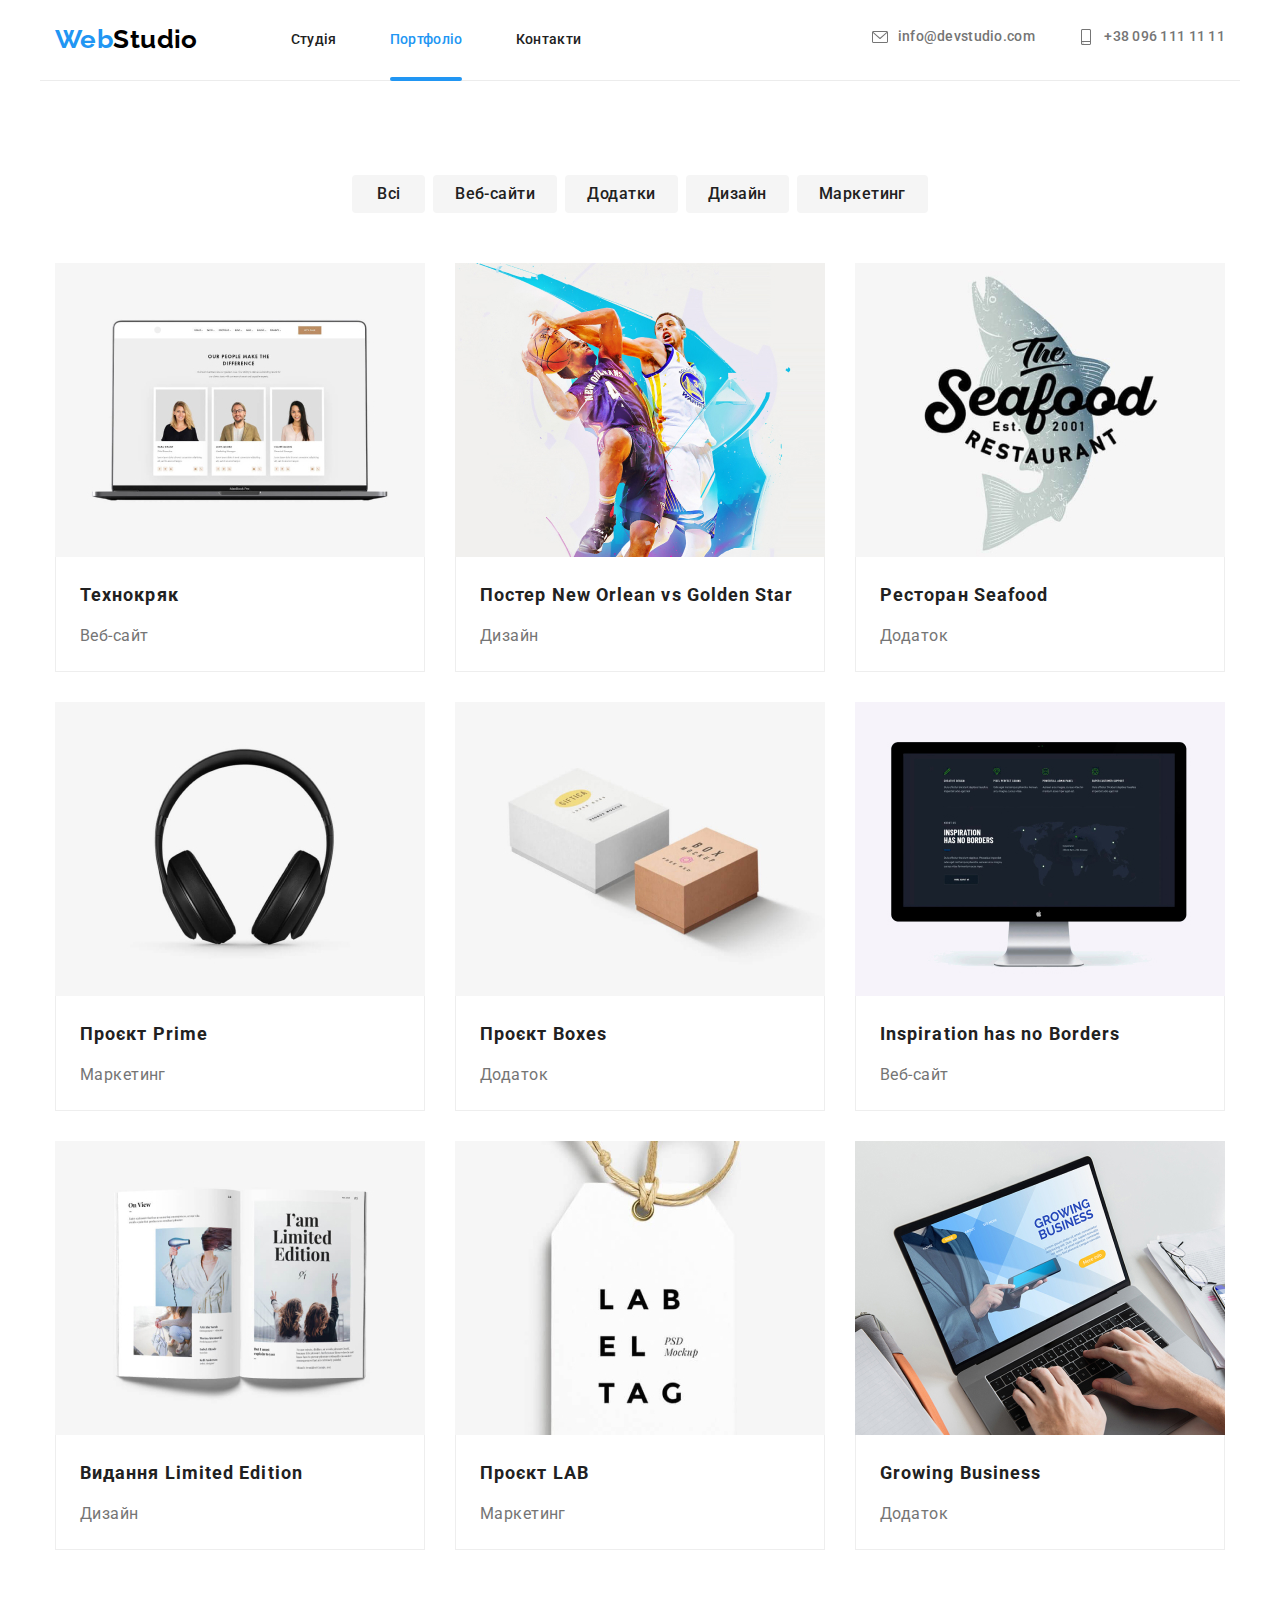
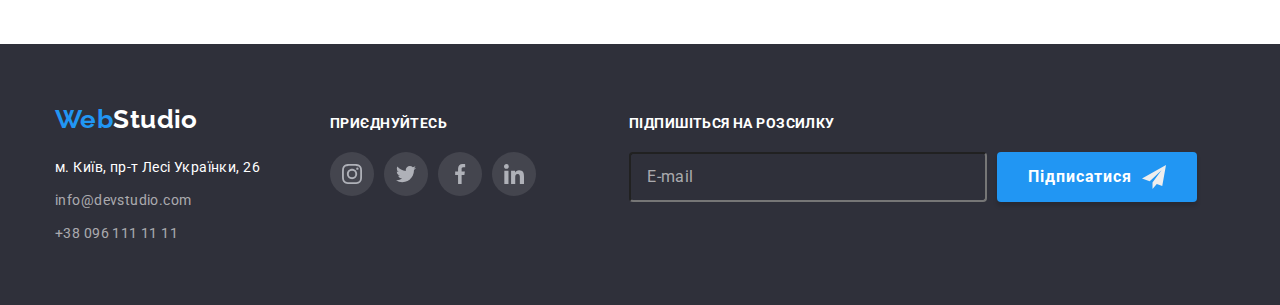
==== portfolio.html @ 5b5823ec "Initial commit" ====
<!DOCTYPE html>
<html lang="uk">
  <head>
    <meta charset="UTF-8" />
    <meta http-equiv="X-UA-Compatible" content="IE=edge" />
    <meta name="viewport" content="width=device-width, initial-scale=1.0" />
    <title>Portfolio</title>
    <link rel="preconnect" href="https://fonts.googleapis.com" />
    <link rel="preconnect" href="https://fonts.gstatic.com" crossorigin />
    <link
      href="https://fonts.googleapis.com/css2?family=Raleway:wght@700&family=Roboto:wght@400;500;700;900&display=swap"
      rel="stylesheet"
    />
    <link
      rel="stylesheet"
      href="https://cdnjs.cloudflare.com/ajax/libs/modern-normalize/1.1.0/modern-normalize.min.css"
    />
    <link rel="stylesheet" href="./css/styles.css" />
  </head>
  <body>
    <header>
      <div class="container header-container">
        <div class="logo-box">
          <a class="logo link" href="./index.html">Web<span class="logo-header">Studio</span></a>
        </div>
        <ul class="list nav">
          <li class="item-nav"><a class="link-nav" href="./index.html">Студія</a></li>
          <li class="item-nav">
            <a class="link-nav current" href="./portfolio.html">Портфоліо</a>
          </li>
          <li class="item-nav"><a class="link-nav" href="">Контакти</a></li>
        </ul>

        <ul class="list contacts-container">
          <li class="item-contacts">
            <a class="link-header" href="mailto:info@devstudio.com">
              <svg class="contacts-icon" width="16" height="16">
                <use href="./images/icons.svg#icon-envelope"></use>
              </svg>
              info@devstudio.com</a
            >
          </li>
          <li class="item-contacts">
            <a class="link-header" href="tel:+380961111111">
              <svg class="contacts-icon" width="16" height="16">
                <use href="./images/icons.svg#icon-smartphone"></use>
              </svg>
              +38 096 111 11 11
            </a>
          </li>
        </ul>
      </div>
    </header>
    <main>
      <section class="section portfolio-section">
        <div class="container portfolio-container">
          <h1 class="visually-hidden">Portfolio</h1>
          <!-- Фільтр -->
          <ul class="list filter-box">
            <li class="item-filter">
              <button class="filter-btn first" type="button">Всі</button>
            </li>
            <li class="item-filter">
              <button class="filter-btn" type="button">Веб-сайти</button>
            </li>
            <li class="item-filter">
              <button class="filter-btn" type="button">Додатки</button>
            </li>
            <li class="item-filter">
              <button class="filter-btn" type="button">Дизайн</button>
            </li>
            <li class="item-filter">
              <button class="filter-btn" type="button">Маркетинг</button>
            </li>
          </ul>

          <!-- Перелік проектів -->
          <ul class="list projects-list">
            <li class="item-projects">
              <a class="link-project" href="">
                <div class="project-thumb">
                  <img
                    src="./images/portfolio/img-1.jpg"
                    alt="Сторінка сайту компанії на екрані ноутбука"
                    width="370"
                  />
                  <div class="overlay">
                    <p class="project-description">
                      Ресурс пропонує комплексні пропозиції з різним рівнем функціоналу та сервісів.
                      Все це дозволить відвідувачу отримати вичерпні відомості про компанію чи
                      приватну особу.
                    </p>
                  </div>
                </div>
                <div class="about-project">
                  <h3 class="project-title">Технокряк</h3>
                  <p class="project-subtitle">Веб-сайт</p>
                </div>
              </a>
            </li>
            <li class="item-projects">
              <a class="link-project" href="">
                <div class="project-thumb">
                  <img
                    src="./images/portfolio/img-2.jpg"
                    alt="Два баскетболісти з м'ячем"
                    width="370"
                  />
                  <div class="overlay">
                    <p class="project-description">
                      Ресурс пропонує комплексні пропозиції з різним рівнем функціоналу та сервісів.
                      Все це дозволить відвідувачу отримати вичерпні відомості про компанію чи
                      приватну особу.
                    </p>
                  </div>
                </div>
                <div class="about-project">
                  <h3 class="project-title">Постер New Orlean vs Golden Star</h3>
                  <p class="project-subtitle">Дизайн</p>
                </div>
              </a>
            </li>
            <li class="item-projects">
              <a class="link-project" href="">
                <div class="project-thumb">
                  <img
                    src="./images/portfolio/img-3.jpg"
                    alt="Логотип рибного ресторану"
                    width="370"
                  />
                  <div class="overlay">
                    <p class="project-description">
                      Ресурс пропонує комплексні пропозиції з різним рівнем функціоналу та сервісів.
                      Все це дозволить відвідувачу отримати вичерпні відомості про компанію чи
                      приватну особу.
                    </p>
                  </div>
                </div>
                <div class="about-project">
                  <h3 class="project-title">Ресторан Seafood</h3>
                  <p class="project-subtitle">Додаток</p>
                </div>
              </a>
            </li>
            <li class="item-projects">
              <a class="link-project" href="">
                <div class="project-thumb">
                  <img src="./images/portfolio/img-4.jpg" alt="Чорні навушники" width="370" />
                  <div class="overlay">
                    <p class="project-description">
                      Ресурс пропонує комплексні пропозиції з різним рівнем функціоналу та сервісів.
                      Все це дозволить відвідувачу отримати вичерпні відомості про компанію чи
                      приватну особу.
                    </p>
                  </div>
                </div>
                <div class="about-project">
                  <h3 class="project-title">Проєкт Prime</h3>
                  <p class="project-subtitle">Маркетинг</p>
                </div>
              </a>
            </li>
            <li class="item-projects">
              <a class="link-project" href="">
                <div class="project-thumb">
                  <img
                    src="./images/portfolio/img-5.jpg"
                    alt="Біла та коричнева коробки"
                    width="370"
                  />
                  <div class="overlay">
                    <p class="project-description">
                      Ресурс пропонує комплексні пропозиції з різним рівнем функціоналу та сервісів.
                      Все це дозволить відвідувачу отримати вичерпні відомості про компанію чи
                      приватну особу.
                    </p>
                  </div>
                </div>
                <div class="about-project">
                  <h3 class="project-title">Проєкт Boxes</h3>
                  <p class="project-subtitle">Додаток</p>
                </div>
              </a>
            </li>
            <li class="item-projects">
              <a class="link-project" href="">
                <div class="project-thumb">
                  <img
                    src="./images/portfolio/img-6.jpg"
                    alt="Екран монітора з сайтом компанії"
                    width="370"
                  />
                  <div class="overlay">
                    <p class="project-description">
                      Ресурс пропонує комплексні пропозиції з різним рівнем функціоналу та сервісів.
                      Все це дозволить відвідувачу отримати вичерпні відомості про компанію чи
                      приватну особу.
                    </p>
                  </div>
                </div>
                <div class="about-project">
                  <h3 class="project-title">Inspiration has no Borders</h3>
                  <p class="project-subtitle">Веб-сайт</p>
                </div>
              </a>
            </li>
            <li class="item-projects">
              <a class="link-project" href="">
                <div class="project-thumb">
                  <img src="./images/portfolio/img-7.jpg" alt="Розгорнутий журнал" width="370" />
                  <div class="overlay">
                    <p class="project-description">
                      Ресурс пропонує комплексні пропозиції з різним рівнем функціоналу та сервісів.
                      Все це дозволить відвідувачу отримати вичерпні відомості про компанію чи
                      приватну особу.
                    </p>
                  </div>
                </div>
                <div class="about-project">
                  <h3 class="project-title">Видання Limited Edition</h3>
                  <p class="project-subtitle">Дизайн</p>
                </div>
              </a>
            </li>
            <li class="item-projects">
              <a class="link-project" href="">
                <div class="project-thumb">
                  <img
                    src="./images/portfolio/img-8.jpg"
                    alt="Білий бейдж з чорним написом"
                    width="370"
                  />
                  <div class="overlay">
                    <p class="project-description">
                      Ресурс пропонує комплексні пропозиції з різним рівнем функціоналу та сервісів.
                      Все це дозволить відвідувачу отримати вичерпні відомості про компанію чи
                      приватну особу.
                    </p>
                  </div>
                </div>
                <div class="about-project">
                  <h3 class="project-title">Проєкт LAB</h3>
                  <p class="project-subtitle">Маркетинг</p>
                </div>
              </a>
            </li>
            <li class="item-projects">
              <a class="link-project" href="">
                <div class="project-thumb">
                  <img src="./images/portfolio/img-9.jpg" alt="Екран ноутбука" width="370" />
                  <div class="overlay">
                    <p class="project-description">
                      Ресурс пропонує комплексні пропозиції з різним рівнем функціоналу та сервісів.
                      Все це дозволить відвідувачу отримати вичерпні відомості про компанію чи
                      приватну особу.
                    </p>
                  </div>
                </div>
                <div class="about-project">
                  <h3 class="project-title">Growing Business</h3>
                  <p class="project-subtitle">Додаток</p>
                </div>
              </a>
            </li>
          </ul>
        </div>
      </section>
    </main>
    <!-- Футер -->
    <footer class="footer-section">
      <div class="container footer-container">
        <div class="footer-left">
          <a class="logo link" href="./index.html">Web<span class="logo-footer">Studio</span></a>
          <address>
            <ul class="list">
              <li>
                <a
                  class="link-address"
                  href="https://goo.gl/maps/CPtrU1FHBa2aNyZL9"
                  target="_blank"
                  rel="noopener noreferrer"
                  >м. Київ, пр-т Лесі Українки, 26
                </a>
              </li>
              <li class="contacts-footer">
                <a class="link-contacts" href="mailto:info@devstudio.com">info@devstudio.com</a>
              </li>
              <li class="contacts-footer">
                <a class="link-contacts" href="tel:+380961111111">+38 096 111 11 11</a>
              </li>
            </ul>
          </address>
        </div>
        <div class="footer-socials">
          <h4 class="social-invite">Приєднуйтесь</h4>
          <ul class="socials list">
            <li class="socials-item">
              <a
                class="socials-link link"
                href="https://instagram.com"
                target="_blank"
                rel="noopener noreferrer"
                aria-label="Instagram"
              >
                <svg class="socials-icon" width="20" height="20">
                  <use href="./images/icons.svg#icon-instagram"></use>
                </svg>
              </a>
            </li>
            <li class="socials-item">
              <a
                class="socials-link link"
                href="https://twitter.com"
                aria-label="Twitter"
                target="_blank"
                rel="noopener noreferrer"
              >
                <svg class="socials-icon" width="20" height="20">
                  <use href="./images/icons.svg#icon-twitter"></use>
                </svg>
              </a>
            </li>
            <li class="socials-item">
              <a
                class="socials-link link"
                href="https://facebook.com"
                aria-label="Facebook"
                target="_blank"
                rel="noopener noreferrer"
              >
                <svg class="socials-icon" width="20" height="20">
                  <use href="./images/icons.svg#icon-facebook"></use>
                </svg>
              </a>
            </li>
            <li class="socials-item">
              <a
                class="socials-link link"
                href="https://linkedin.com"
                aria-label="LinkedIn"
                target="_blank"
                rel="noopener noreferrer"
              >
                <svg class="socials-icon" width="20" height="20">
                  <use href="./images/icons.svg#icon-linkedin"></use>
                </svg>
              </a>
            </li>
          </ul>
        </div>
        <div class="subscription">
          <h4 class="subscription-title">Підпишіться на розсилку</h4>
          <form class="submit-form" name="submit-form" autocomplete="on" novalidate>
            <label>
              <input class="subscription-input" type="email" name="email" placeholder="E-mail" />
            </label>
            <button class="submit-btn" type="submit">
              Підписатися
              <svg class="send-icon" width="24" height="24">
                <use href="./images/icons.svg#icon-send"></use>
              </svg>
            </button>
          </form>
        </div>
      </div>
    </footer>
  </body>
</html>
---- css/styles.css ----
:root {
  /* Колір тексту */
  --primary-text-color: #757575;
  --title-text-color: #212121;
  --second-text-color: #ffffff;
  --accent-text-color: #2196f3;
  --logo-header-color: #000000;
  --footer-transparent-color: rgba(255, 255, 255, 0.6);
  --social-icons:#AFB1B8;

  /* Колір фону */
  --background-color: #ffffff;
  --second-background-color: #2f303a;
  --accent-bg-color: #2196f3;
  --activ-btn: #188ce8;
  --team-background: #f5f5f5;

  /* інше */
  --gap: 30px;
  --animation: 250ms cubic-bezier(0.4, 0, 0.2, 1);
  }

body {
  font-family: Roboto, sans-serif;
  font-size: 14px;
  line-height: calc(24 / 14);
  letter-spacing: 0.03em;
  color: var(--primary-text-color);
  background-color: var(--background-color);
}

/* reset */
h1, h2, h3, h4, h5, h6, p {
  margin: 0;
}
 
img {
display: block;
}

.link {
  text-decoration: none;
  color: currentColor;
  transition: color var(--animation);
}

.list {
  list-style: none;
  margin: 0;
  padding: 0;
}

/* Інше Загальні стилі */

.container {
  width: 1200px;
  margin: 0 auto;
  padding-left: 15px;
  padding-right: 15px;
  }

.visually-hidden {
  position: absolute;
  white-space: nowrap;
  width: 1px;
  height: 1px;
  overflow: hidden;
  border: 0;
  padding: 0;
  clip: rect(0 0 0 0);
  clip-path: inset(50%);
  margin: -1px;
}

.link:hover,
.link:focus {
  color: var(--accent-text-color);
}


/* Kонтейнер з header */
.header-container {
  display: flex;
  align-items: center;
  border-bottom: 1px solid #ECECEC ;
}

/* Загальний стиль логотипу*/
.logo {
  font-family: Raleway;
  font-weight: 700;
  font-size: 26px;
  line-height: calc(31 / 26);
  color: var(--accent-text-color);
}

/* Друга половина логотипу в header */
.logo-header {
  color: var(--logo-header-color);
}

/* Друга половина логотипу в footer */
.logo-footer {
  color: var(--second-text-color);
}

/* Розташування елементів в header*/
.logo-box {
  display: inline-block;
  margin-right: 93px;
}

.nav {

}
.item-nav {
  display: inline-block;
  margin-right: 50px;;
}

.item-nav:last-child {
  margin-right: auto;
}

.item-contacts {
  display: inline-block;
  margin-right: 40px;
    }

.item-contacts:last-child {
  margin-right: auto ;
}

.contacts-container {
  margin-right: 0;
  margin-left: auto;
}

/* Іконки контактів */
.contacts-icon {
  fill: var(--primary-text-color);
  }

/* Стиль посилань  в header*/

.link-nav {
  position: relative;
  display: inline-block;
  padding-top: 32px;
  padding-bottom: 32px;
  color: var(--title-text-color);
  font-weight: 500;
  line-height: 1.14;
  letter-spacing: 0.02em;
  text-decoration: none;
  transition: color var(--animation);
}

.link-header {
  display: flex;
  align-items: center;
  gap: 10px;
  color: var(--primary-text-color);
  font-weight: 500;
  line-height: 1.14;
  letter-spacing: 0.02em;
  text-decoration: none;
  transition: color var(--animation);
}

.link-nav:hover,
.link-nav:focus,
.link-header:hover,
.link-header:focus {
  color: var(--accent-text-color);
}

.link-header:hover .contacts-icon,
.link-header:focus .contacts-icon {
  stroke: currentColor;
}

/* Виділення поточної сторінки */
.current {
  color: var(--accent-text-color);
}

.current::after{
  content: "";
  position: absolute;
  left: 0px;
  bottom: -1px;
  display: inline-block;
  width: 100%;
  height: 4px;
  background-color: var(--accent-bg-color);
  border-radius: 2px;
}

/* Герой-заголовок */
.hero-section {
max-width: 1600px;
margin-left: auto;
margin-right: auto;
padding-top: 200px;
padding-bottom: 200px;
background-color: var(--second-background-color);
text-align: center;
background-image: linear-gradient(rgba(47, 48, 58, 0.4), rgba(47, 48, 58, 0.4)), url(../images/Img.png);
background-position: center;
background-repeat: no-repeat;
background-size: cover;

}

.hero-title {
  font-weight: 900;
  font-size: 44px;
  line-height: calc(60 / 44);
  letter-spacing: 0.06em;
  color: var(--second-text-color);
  text-transform: uppercase;
  margin: 0 auto 30px;
  width: 696px;
  text-align: center;
}

/* кнопка замовлення послуги*/
.hero-btn {
  font-family: inherit;
  font-weight: 700;
  font-size: 16px;
  line-height: calc(30 / 16);
  letter-spacing: 0.06em;
  cursor: pointer;

  width: 218px;
  min-height: 50px;
  padding: 10px 32px;
  background-color: var(--accent-bg-color);
  color: var(--second-text-color);
  
  box-shadow: 0px 4px 4px rgba(0, 0, 0, 0.15);
  border-radius: 4px;
  border: 0;

  transition: background-color var(--animation);
}
.hero-btn:hover,
.hero-btn:focus {
  background-color: var(--activ-btn);
  
}

/* Заголовки секцій */
.section-title {
  font-weight: 700;
  font-size: 36px;
  line-height: calc(42 / 36);
  color: var(--title-text-color);
  text-align: center;
  margin-bottom: 50px;
}

/* розділ Особливості */

.feature-section {
padding-top: 94px;
padding-bottom: 94px;
}

.feature-container {
display: flex;
gap: 30px;
}

.item-feature {
  flex-basis: calc((100% - 90px) / 4);
  }

.icon-box {
  display: flex;
  justify-content: center;
  align-items: center;
  height: 120px;
  background-color: #F5F4FA;
  border-radius: 4px;
  margin-bottom: 30px;
}
  
.feature-title {
  font-weight: 700;
  font-size: 14px;
  line-height: 1.17;
  color: var(--title-text-color);
  text-transform: uppercase;
  margin-bottom: 10px;
}

/* секція " Чим ми займаємося" */

.work-section {
  padding-bottom: 94px;
}
.work {
  display: flex;
  gap: 30px;
}

.item-work {
  position: relative;
}
  
.label-box {
  position: absolute;
  left: 0px;
  bottom: 0px;
  width: 100%;
  height: 70px;
  background-color: rgba(47, 48, 58, 0.8);
  display: flex;
  align-items: center;
  justify-content: center;
  
}
  
.label-title {
  font-weight: 700;
  font-size: 14px;
  line-height: 1.14;
  letter-spacing: 00.03em;
  color: var(--second-text-color);
  text-transform: uppercase;
}


/* ceкція Наша команда */
.team {
  background-color: var(--team-background);
  font-size: 16px;
  line-height: calc(19 / 16);
  padding-top: 94px;
  padding-bottom: 94px;
}

.team-box {
  display: flex;
  align-items: center;
  gap: 30px;
}

.team-card {
  display: flex;
  flex-direction: column;
  align-items: center;
  background-color: var(--background-color);
  box-shadow: 0px 1px 3px rgba(0, 0, 0, 0.12), 0px 1px 1px rgba(0, 0, 0, 0.14), 0px 2px 1px rgba(0, 0, 0, 0.2);
  border-radius: 0px 0px 4px 4px;
}
 
.about-team {
  text-align: center;
  padding-top: 30px;
  padding-bottom: 30px;
}

.team-list-title {
  font-weight: 500;
  font-size: 16px;
  color: var(--title-text-color);
  margin-bottom: 10px;
}

.team-text {
  margin-bottom: 28px;
}

/* socials */
.socials {
  display: flex;
  gap: 10px;
  justify-content: center;
}

.socials-link {
  display: flex;
  align-items: center;
  justify-content: center;
  width: 44px;
  height: 44px;
  border-radius: 50%;
  background-color: var(--background-color);
  transition: background-color var(--animation);
}

.socials-link:hover,
.socials-link:focus {
  background-color: var(--accent-bg-color);
}

.socials-icon {
  fill: var(--social-icons);
  transition: fill var(--animation);
}

.socials-link:hover .socials-icon,
.socials-link:focus .socials-icon {
  fill: var(--second-text-color);
}

/* Постійні клієнти */

.clients-section {
  padding-top: 94px;
  padding-bottom: 94px;
}

.сlients-list {
  display: flex;
  gap: 30px;
}

.item-client {
  flex-basis: calc((100% - 150px) / 6);
 }


.clients-link {
display: flex;
justify-content: center;
align-items: center;
height: 92px;
border: 1px solid var(--social-icons);
border-radius: 4px;
transition: color var(--animation), border-color var(--animation); 
}

.clients-icon {
  fill: var(--social-icons);
  transition: fill var(--animation);
}

.clients-link:hover,
.clients-link:focus {
  color: var(--accent-bg-color);
  border: 1px solid var(--accent-text-color);
}

.item-client:hover .clients-icon,
.item-client:focus .clients-icon {
  fill: currentColor;
}

/* Footer */
.footer-section {
  background-color: var(--second-background-color);
  padding-top: 60px;
  padding-bottom: 60px;
}

.footer-container {
  display: flex;
}

address {
  margin-top: 20px;
}

.contacts-footer {
  display: block;
  margin-top: 9px;
}

/* Посилання в футері */
.link-address {
  font-style: normal;
  color: var(--second-text-color);
  text-decoration: none;
  transition: color var(--animation);
}

.link-contacts {
  font-style: normal;
  color: var(--footer-transparent-color);
  text-decoration: none;
  transition: color var(--animation);
}

.link-address:hover,
.link-address:focus,
.link-contacts:hover,
.link-contacts:focus {
  color: var(--accent-text-color);
}

/* Cоцмережі в футері*/

.footer-socials {
  margin-top: 12px;
  margin-left: 70px;
  display: block;
}

.social-invite {
  font-weight: 700;
  font-size: 14px;
  line-height: 1.14;
  letter-spacing: 0.03em;
  text-transform: uppercase;
  color: var(--second-text-color);
  margin-bottom: 20px;
}

.footer-section .socials-link {
  background-color: rgba(255, 255, 255, 0.1);
  transition: background-color var(--animation);
}

.footer-section .socials-link:hover,
.footer-section .socials-link:focus {
  background-color: var(--accent-bg-color);
}

/* Підписка в футері */
.subscription{
  margin-top: 12px;
  margin-left: 93px;
}

.subscription-title {
  font-weight: 700;
  font-size: 14px;
  line-height: 1.14;
  letter-spacing: 0.03em;
  text-transform: uppercase;
  color: var(--second-text-color);
  margin-bottom: 20px;
}

.submit-form {
  display: flex;
  align-items: center;
  justify-content: center;
}

.subscription-input {
  width: 358px;
  height: 50px;
  padding: 15px 16px;
  background-color: var(--second-background-color)
  border: 1px solid rgba(255, 255, 255, 0.3);
  border-radius: 4px;
  box-shadow: 0px,
    4px rgba(0, 0, 0, 0.15);
}

.subscription-input::placeholder {
  font-size: 16px;
  line-height: calc(20 / 16);
  letter-spacing: 0.03em;
  color: rgba(255, 255, 255, 0.6);
}
.submit-btn {
  display: flex;
  align-items: center;
  justify-content: center;
  font-family: inherit;
  font-weight: 700;
  font-size: 16px;
  line-height: calc(30 / 16);
  letter-spacing: 0.06em;
  cursor: pointer;
  
  width: 200px;
  min-height: 50px;
  padding: 10px 28px;
  margin-left: 10px;
  background-color: var(--accent-bg-color);
  color: var(--second-text-color);
  
  box-shadow: 0px 4px 4px rgba(0, 0, 0, 0.15);
  border-radius: 4px;
  border: 0;
  
  transition: background-color var(--animation);
}
  
.submit-btn:hover,
.submit-btn:focus {
  background-color: var(--activ-btn);
}

.send-icon {
  fill: #EEEEEE;
  margin-left: 10px;
}

/* Портфоліо */
.portfolio-section {
  padding-top: 94px;
  padding-bottom: 94px;
}
.portfolio-container {
  display: flex;
  flex-direction: column;
  align-items: center;
}

/* Кнопки фільтра в портфоліо */
.filter-box {
  display: flex;
  align-items: center;
  margin: 0 auto 50px;
}

.item-filter {
  margin-right: 8px;
}

.item-filter:last-child {
  margin-right: 0;
}

.filter-btn {
  background-color: var(--team-background);
  color: var(--title-text-color);
  font-family: inherit;
  font-weight: 500;
  font-size: 16px;
  line-height: calc(26 / 16);
  letter-spacing: 0.03em;
  cursor: pointer;
  
  
  padding: 6px 22px;
  border: 0;
  border-radius: 4px;
  transition: color var(--animation), background-color var(--animation), box-shadow var(--animation);
}

.filter-btn.first {
  width: 73px;
  padding: 6px 25px;
}


.filter-btn:hover,
.filter-btn:focus {
  background-color: var(--accent-bg-color);
  color: var(--second-text-color);
  box-shadow: 0px 3px 1px rgba(0, 0, 0, 0.1), 0px 1px 2px rgba(0, 0, 0, 0.08), 0px 2px 2px rgba(0, 0, 0, 0.12);
  border-radius: 4px;
}

/* Проекти в портфоліо */

.projects-list {
  display: flex;
  flex-wrap: wrap;
  margin-top: calc(-1*(var(--gap)));
  margin-left: calc(-1*(var(--gap)));
}

.item-projects {
  flex-basis: calc(100%/3 - (var(--gap)));
  margin-top: var(--gap);
  margin-left: var(--gap);
}

.project-thumb {
  position: relative;
  overflow: hidden;
}

.overlay {
  position: absolute;
  top: 0;
  left: 0;

  transform: translateY(100%);
  width: 100%;
  height: 101%;
  padding: 63px 24px;

  display: flex;
  justify-content: center;
  align-items: center;

  background-color: var(--accent-bg-color);
  transition: transform var(--animation);
  opacity: 0.9;
}
    
.project-description {
       
  font-weight: 400;
  font-size: 18px;
  line-height: calc(28/18);
  letter-spacing: 0.03em;
  color: var(--second-text-color);
  }

.link-project {
  text-decoration: none;
  display: block;
  transition: box-shadow var(--animation);
}
  
.link-project:hover, 
.link-project:focus {
  box-shadow: 0px 1px 1px rgba(0, 0, 0, 0.12),
        0px 4px 4px rgba(0, 0, 0, 0.06),
        1px 4px 6px rgba(0, 0, 0, 0.16);
}

.link-project:hover .overlay,
.link-project:focus .overlay {
  
  transform: translateY(0);
}


 
.about-project {
  border-right: 1px solid #EEEEEE;
  border-left: 1px solid #EEEEEE;
  border-bottom: 1px solid #EEEEEE;
  padding: 20px 24px;
}
.project-title {
  font-weight: 700;
  font-size: 18px;
  line-height: 2;
  letter-spacing: 0.06em;
  color: var(--title-text-color);
  margin-bottom: 8px;
}

.project-subtitle {
  font-size: 16px;
  line-height: calc(30 / 16);
  color: var(--primary-text-color);
}

.backdrop {
  position: fixed;
  top: 0;
  left: 0;
  width: 100%;
  height: 100%;
  background-color: rgba(0, 0, 0, 0.2);
  opacity: 1;
  transition: opacity 400ms linear;
}

.backdrop.is-hidden {
  opacity: 0;
  pointer-events: none;
  visibility: hidden;
  transition: opacity 400ms linear;
}

.modal {
  position: absolute;
  top: 50%;
  left: 50%;
  transform: translate(-50%, -50%);
  width: 528px;
  height: 581px;
  background-color: var(--background-color);
  transition: transform 400ms linear;
}

.modal-btn {
  position: absolute;
  top: 8px;
  right: 8px;
  width: 30px;
  height: 30px;
  display: flex;
  align-items: center;
  justify-content: center;
  cursor: pointer;
  border-radius: 50%;
  background-color: var(--background-color);
  padding: 0;
  border: 1px solid rgba(0, 0, 0, 0.1);
}

.close-icon {
  fill: var(--logo-header-color);
  transition: fill var(--animation);
}


.modal-btn:hover .close-icon,
.modal-btn:focus .close-icon {
  fill: var(--accent-text-color);
}

.modal-window {
  padding: 40px;
}

.modal-title {
  display: block;
  text-align: center;
  font-weight: 700;
  font-size: 20px;
  line-height: calc(23/ 20);
  letter-spacing: 0.03em;
  color: #212121;
  margin-bottom: 12px;
}

.modal-form-group {
  display: flex;
  flex-direction: column;
 }

.label-input {
  position: relative;
  display: block;
  margin-bottom: 10px;
}

.register-input {
  display: block;
  width: 100%;
  height: 40px;
  padding-left: 36px;
  padding-right: 36px;
  border: 1px solid rgba(33, 33, 33, 0.2);
  border-radius: 4px;
  transition: border-color var(--animation);
}

.label-checkbox {
display: flex;
align-items: center;
justify-content: center;
margin-bottom: 30px;
}

.label-name {
  display: block;
  margin-bottom: 4px;
  font-weight: 400;
  font-size: 12px;
  line-height: calc(14/12);
  letter-spacing: 0.01em;
  color: var(--primary-text-color);
}

.modal-icon {
 position: absolute;
bottom: 11px;
left: 12px;
fill: #212121;
transition: fill var(--animation);
}

.register-input:focus {
  border-color: var(--accent-text-color);
}
.register-input:focus+.modal-icon {
 fill: var(--accent-text-color);
}

textarea::placeholder {
  font-size: 12px;
  line-height: calc(14/12);
  letter-spacing: 0.01em;
  color: rgba(117, 117, 117, 0.5);
}

.comment-input {
  width: 100%;
  padding: 12px 16px;
  border: 1px solid rgba(33, 33, 33, 0.2);
  border-radius: 4px;
}

.icon-checked {
  opacity: 0;
  fill: var(--accent-text-color);
  transition: opasity var(--animation);
}

.register-form-checkbox:checked+.register-form-icons .icon-checked {
  opacity: 1;
}

.icon-unchecked {
  transition: opacity var(--animation);
}

.register-form-checkbox:checked+.register-form-icons .icon-unchecked {
  opacity: 0;
}

.agreement-text {
  margin-left: 7px;
  font-size: 14px;
  line-height: calc(24 / 14);
  letter-spacing: 0.03em;
}

.agreememt-link {
  color: var(--accent-text-color);
}

.send-btn {
  display: block;
  font-family: inherit;
  font-weight: 700;
  font-size: 16px;
  line-height: calc(30 / 16);
  letter-spacing: 0.06em;
  cursor: pointer;

  width: 200px;
  min-height: 50px;
  padding: 10px 28px;
  margin: 0 auto;
  background-color: var(--accent-bg-color);
  color: var(--second-text-color);

  box-shadow: 0px 4px 4px rgba(0, 0, 0, 0.15);
  border-radius: 4px;
  border: 0;

  transition: background-color var(--animation);
}

.send-btn:hover,
.send-btn:focus {
  background-color: var(--activ-btn);
}
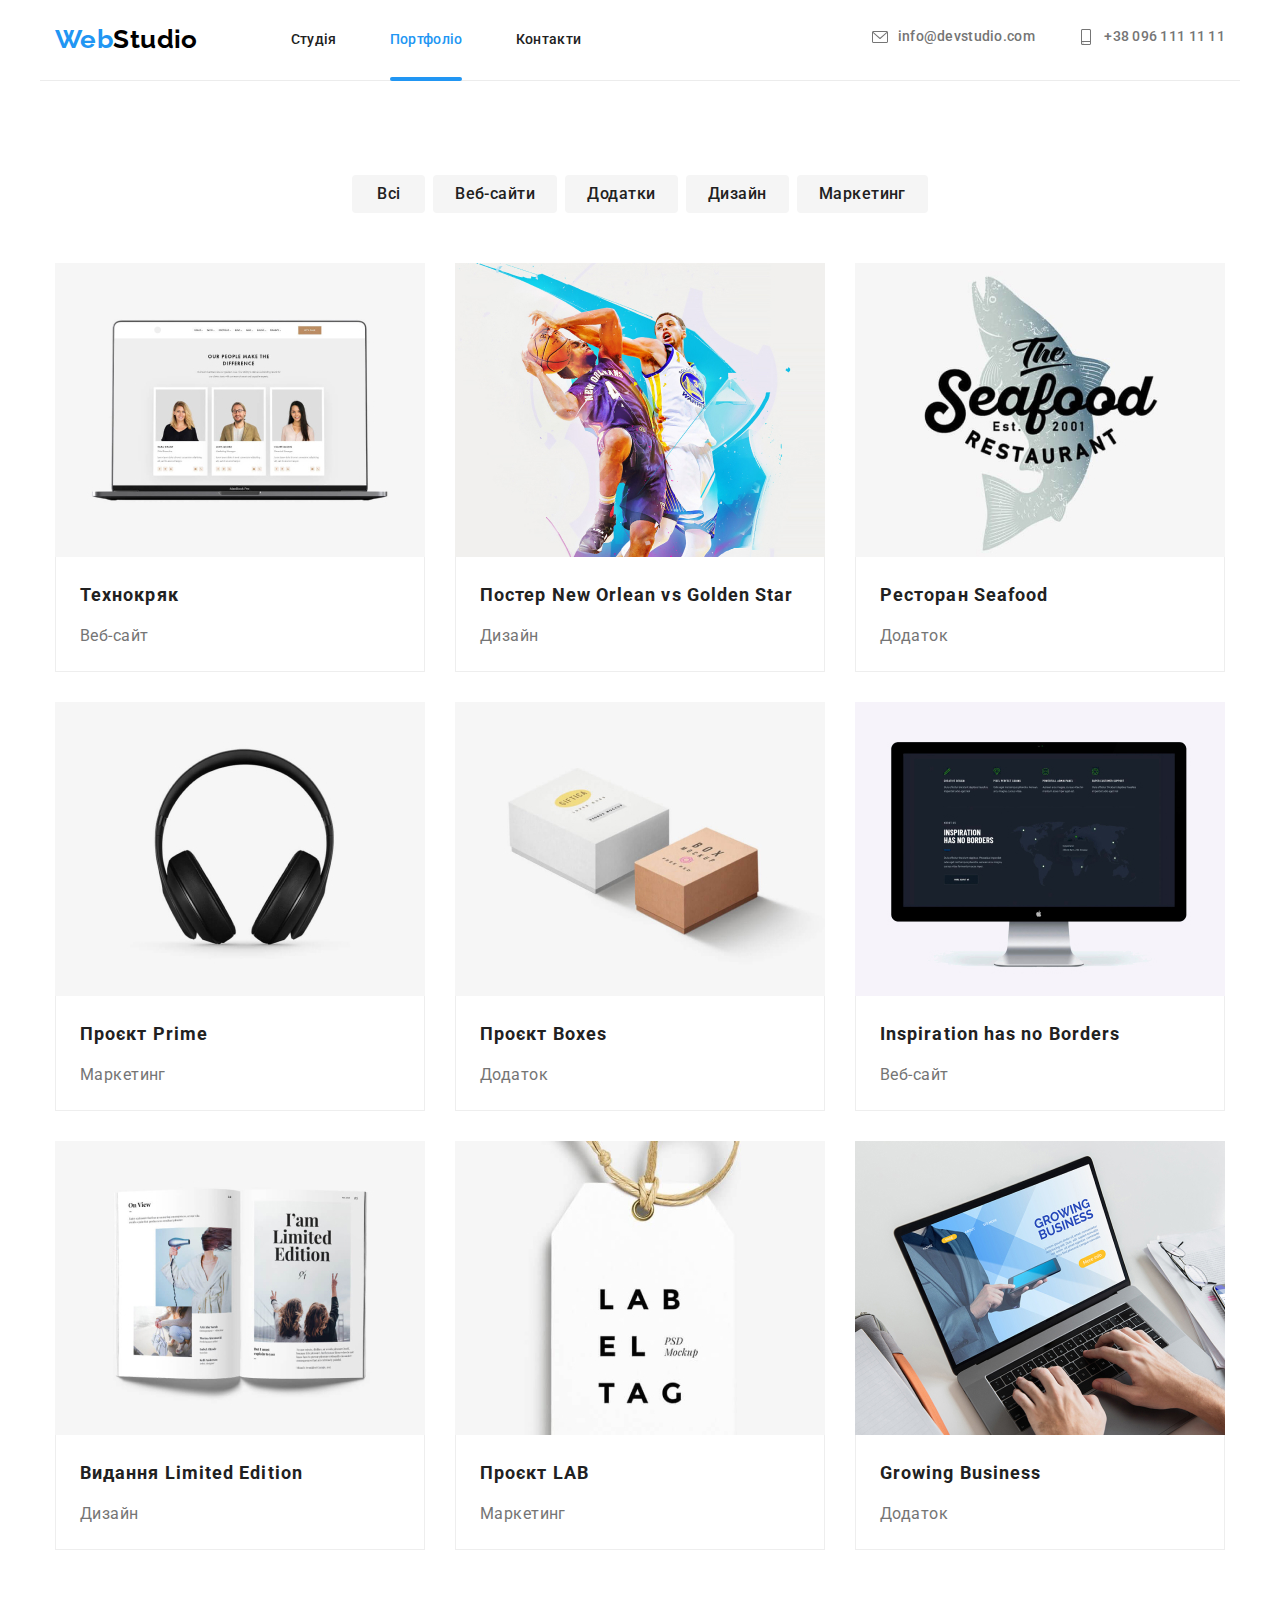
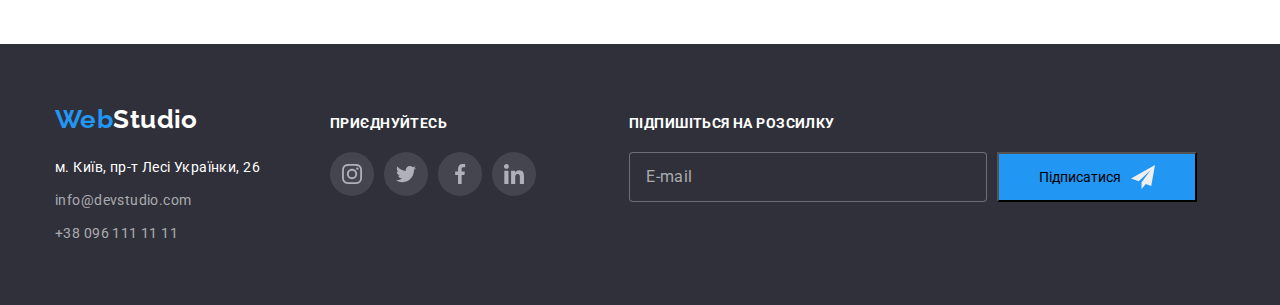
==== commit 908da788: "sass" ====
--- a/portfolio.html
+++ b/portfolio.html
@@ -15,6 +15,7 @@
       rel="stylesheet"
       href="https://cdnjs.cloudflare.com/ajax/libs/modern-normalize/1.1.0/modern-normalize.min.css"
     />
+    <link rel="stylesheet" href="./css/main.min.css" />
     <link rel="stylesheet" href="./css/styles.css" />
   </head>
   <body>
--- a/css/main.min.css
+++ b/css/main.min.css
@@ -0,0 +1 @@
+:root{--primary-text-color: #757575;--title-text-color: #212121;--second-text-color: #ffffff;--accent-text-color: #2196f3;--logo-header-color: #000000;--footer-transparent-color: rgba(255, 255, 255, 0.6);--social-icons:#AFB1B8;--background-color: #ffffff;--second-background-color: #2f303a;--accent-bg-color: #2196f3;--activ-btn: #188ce8;--team-background: #f5f5f5;--gap: 30px;--animation: 250ms cubic-bezier(0.4, 0, 0.2, 1)}.visually-hidden{position:absolute;white-space:nowrap;width:1px;height:1px;overflow:hidden;border:0;padding:0;clip:rect(0 0 0 0);-webkit-clip-path:inset(50%);clip-path:inset(50%);margin:-1px}body{font-family:Roboto,sans-serif;font-size:14px;line-height:1.7142857143;letter-spacing:.03em;color:var(--primary-text-color);background-color:var(--background-color)}.current{color:var(--accent-text-color)}.current::after{content:"";position:absolute;left:0px;bottom:-1px;display:inline-block;width:100%;height:4px;background-color:var(--accent-bg-color);border-radius:2px}h1,h2,h3,h4,h5,h6,p{margin:0}img{display:block}.list{list-style:none;margin:0;padding:0}.container{width:1200px;margin:0 auto;padding-left:15px;padding-right:15px}.link{text-decoration:none;color:currentColor;-webkit-transition:color var(--animation);transition:color var(--animation)}.link:hover,.link:focus{color:var(--accent-text-color)}.header-container{display:-webkit-box;display:-ms-flexbox;display:flex;-webkit-box-align:center;-ms-flex-align:center;align-items:center;border-bottom:1px solid #ececec}.logo-box{display:inline-block;margin-right:93px}.item-nav{display:inline-block;margin-right:50px}.item-nav:last-child{margin-right:auto}.item-contacts{display:inline-block;margin-right:40px}.item-contacts:last-child{margin-right:auto}.contacts-container{margin-right:0;margin-left:auto}.link-nav{position:relative;display:inline-block;padding-top:32px;padding-bottom:32px;color:var(--title-text-color);font-weight:500;line-height:1.14;letter-spacing:.02em;text-decoration:none;-webkit-transition:color var(--animation);transition:color var(--animation)}.link-nav:hover,.link-nav:focus{color:var(--accent-text-color)}.link-header{display:-webkit-box;display:-ms-flexbox;display:flex;-webkit-box-align:center;-ms-flex-align:center;align-items:center;gap:10px;color:var(--primary-text-color);font-weight:500;line-height:1.14;letter-spacing:.02em;text-decoration:none;-webkit-transition:color var(--animation);transition:color var(--animation)}.link-header:hover,.link-header:focus{color:var(--accent-text-color)}.hero-section{max-width:1600px;margin-left:auto;margin-right:auto;padding-top:200px;padding-bottom:200px;background-color:var(--second-background-color);text-align:center;background-image:-webkit-gradient(linear, left top, left bottom, from(rgba(47, 48, 58, 0.4)), to(rgba(47, 48, 58, 0.4))),url(../images/Img.png);background-image:linear-gradient(rgba(47, 48, 58, 0.4), rgba(47, 48, 58, 0.4)),url(../images/Img.png);background-position:center;background-repeat:no-repeat;background-size:cover}.hero-title{font-weight:900;font-size:44px;line-height:1.3636363636;letter-spacing:.06em;color:var(--second-text-color);text-transform:uppercase;margin:0 auto 30px;width:696px;text-align:center}.hero-btn{font-family:inherit;font-weight:700;font-size:16px;line-height:1.875;letter-spacing:.06em;cursor:pointer;width:218px;min-height:50px;padding:10px 32px;background-color:var(--accent-bg-color);color:var(--second-text-color);-webkit-box-shadow:0px 4px 4px rgba(0,0,0,.15);box-shadow:0px 4px 4px rgba(0,0,0,.15);border-radius:4px;border:0;-webkit-transition:background-color var(--animation);transition:background-color var(--animation)}.hero-btn:hover,.hero-btn:focus{background-color:var(--activ-btn)}.feature{padding-top:94px;padding-bottom:94px}.feature__list{display:-webkit-box;display:-ms-flexbox;display:flex;gap:30px}.feature__item{-ms-flex-preferred-size:calc((100% - 90px)/4);flex-basis:calc((100% - 90px)/4)}.feature__icon-box{display:-webkit-box;display:-ms-flexbox;display:flex;-webkit-box-pack:center;-ms-flex-pack:center;justify-content:center;-webkit-box-align:center;-ms-flex-align:center;align-items:center;height:120px;background-color:#f5f4fa;border-radius:4px;margin-bottom:30px}.feature__item-title{font-weight:700;font-size:14px;line-height:1.17;color:var(--title-text-color);text-transform:uppercase;margin-bottom:10px}.work{padding-bottom:94px}.work__list{display:-webkit-box;display:-ms-flexbox;display:flex;gap:30px}.work__item{position:relative}.work__label-box{position:absolute;left:0px;bottom:0px;width:100%;height:70px;background-color:rgba(47,48,58,.8);display:-webkit-box;display:-ms-flexbox;display:flex;-webkit-box-align:center;-ms-flex-align:center;align-items:center;-webkit-box-pack:center;-ms-flex-pack:center;justify-content:center}.work__label-title{font-weight:700;font-size:14px;line-height:1.14;letter-spacing:.03em;color:var(--second-text-color);text-transform:uppercase}.team{background-color:var(--team-background);font-size:16px;line-height:1.1875;padding-top:94px;padding-bottom:94px}.team-box{display:-webkit-box;display:-ms-flexbox;display:flex;-webkit-box-align:center;-ms-flex-align:center;align-items:center;gap:30px}.clients{padding-top:94px;padding-bottom:94px}.clients__list{display:-webkit-box;display:-ms-flexbox;display:flex;gap:30px}.clients__item{-ms-flex-preferred-size:175px;flex-basis:175px}.clients__link{display:-webkit-box;display:-ms-flexbox;display:flex;-webkit-box-pack:center;-ms-flex-pack:center;justify-content:center;-webkit-box-align:center;-ms-flex-align:center;align-items:center;height:92px;border:1px solid var(--social-icons);border-radius:4px;-webkit-transition:color var(--animation),border-color var(--animation);transition:color var(--animation),border-color var(--animation)}.clients__link:hover,.clients__link:focus{color:var(--accent-bg-color);border:1px solid var(--accent-text-color)}.clients__icon{fill:var(--social-icons);-webkit-transition:fill var(--animation);transition:fill var(--animation)}.clients__item:hover .clients__icon,.clients__item:focus .clients__icon{fill:currentColor}.footer-section{background-color:var(--second-background-color);padding-top:60px;padding-bottom:60px}.footer-container{display:-webkit-box;display:-ms-flexbox;display:flex}address{margin-top:20px}.contacts-footer{display:block;margin-top:9px}.portfolio-section{padding-top:94px;padding-bottom:94px}.portfolio-container{display:-webkit-box;display:-ms-flexbox;display:flex;-webkit-box-orient:vertical;-webkit-box-direction:normal;-ms-flex-direction:column;flex-direction:column;-webkit-box-align:center;-ms-flex-align:center;align-items:center}.logo{font-family:Raleway;font-weight:700;font-size:26px;line-height:1.1923076923;color:var(--accent-text-color)}.logo-header{color:var(--logo-header-color)}.logo-footer{color:var(--second-text-color)}.contacts-icon{fill:var(--primary-text-color)}.link-header:hover .contacts-icon,.link-header:focus .contacts-icon{fill:currentColor}.btn{font-family:inherit;font-weight:700;font-size:16px;line-height:1.875;letter-spacing:.06em;cursor:pointer;color:var(--second-text-color);-webkit-box-shadow:0px 4px 4px rgba(0,0,0,.15);box-shadow:0px 4px 4px rgba(0,0,0,.15);border-radius:4px;border:0}.hero-btn{width:218px;min-height:50px;padding:10px 32px;background-color:var(--accent-bg-color);-webkit-transition:background-color var(--animation);transition:background-color var(--animation)}.hero-btn:hover,.hero-btn:focus{background-color:var(--activ-btn)}.section__title{font-weight:700;font-size:36px;line-height:1.1666666667;color:var(--title-text-color);text-align:center;margin-bottom:50px}.team-card{display:-webkit-box;display:-ms-flexbox;display:flex;-webkit-box-orient:vertical;-webkit-box-direction:normal;-ms-flex-direction:column;flex-direction:column;-webkit-box-align:center;-ms-flex-align:center;align-items:center;background-color:var(--background-color);-webkit-box-shadow:0px 1px 3px rgba(0,0,0,.12),0px 1px 1px rgba(0,0,0,.14),0px 2px 1px rgba(0,0,0,.2);box-shadow:0px 1px 3px rgba(0,0,0,.12),0px 1px 1px rgba(0,0,0,.14),0px 2px 1px rgba(0,0,0,.2);border-radius:0px 0px 4px 4px}.about-team{text-align:center;padding-top:30px;padding-bottom:30px}.team-list-title{font-weight:500;font-size:16px;color:var(--title-text-color);margin-bottom:10px}.team-text{margin-bottom:28px}.socials{display:-webkit-box;display:-ms-flexbox;display:flex;gap:10px;-webkit-box-pack:center;-ms-flex-pack:center;justify-content:center}.socials-link{display:-webkit-box;display:-ms-flexbox;display:flex;-webkit-box-align:center;-ms-flex-align:center;align-items:center;-webkit-box-pack:center;-ms-flex-pack:center;justify-content:center;width:44px;height:44px;border-radius:50%;background-color:var(--background-color);-webkit-transition:background-color var(--animation);transition:background-color var(--animation)}.socials-link:hover,.socials-link:focus{background-color:var(--accent-bg-color)}.socials-icon{fill:var(--social-icons);-webkit-transition:fill var(--animation);transition:fill var(--animation)}.socials-link:hover .socials-icon,.socials-link:focus .socials-icon{fill:var(--second-text-color)}.link-address{font-style:normal;color:var(--second-text-color);text-decoration:none;-webkit-transition:color var(--animation);transition:color var(--animation)}.link-address:hover,.link-address:focus{color:var(--accent-text-color)}.link-contacts{font-style:normal;color:var(--footer-transparent-color);text-decoration:none;-webkit-transition:color var(--animation);transition:color var(--animation)}.link-contacts:hover,.link-contacts:focus{color:var(--accent-text-color)}.footer-socials{margin-top:12px;margin-left:70px;display:block}.social-invite{font-weight:700;font-size:14px;line-height:1.14;letter-spacing:.03em;text-transform:uppercase;color:var(--second-text-color);margin-bottom:20px}.footer-section .socials-link{background-color:rgba(255,255,255,.1);-webkit-transition:background-color var(--animation);transition:background-color var(--animation)}.footer-section .socials-link:hover,.footer-section .socials-link:focus{background-color:var(--accent-bg-color)}.subscription{margin-top:12px;margin-left:93px}.subscription-title{font-weight:700;font-size:14px;line-height:1.14;letter-spacing:.03em;text-transform:uppercase;color:var(--second-text-color);margin-bottom:20px}.submit-form{display:-webkit-box;display:-ms-flexbox;display:flex;-webkit-box-align:center;-ms-flex-align:center;align-items:center;-webkit-box-pack:center;-ms-flex-pack:center;justify-content:center}.subscription-input{width:358px;height:50px;padding:15px 16px;background-color:var(--second-background-color);border:1px solid rgba(255,255,255,.3);border-radius:4px;-webkit-box-shadow:0px,4px rgba(0,0,0,.15);box-shadow:0px,4px rgba(0,0,0,.15)}.subscription-input::-webkit-input-placeholder{font-size:16px;line-height:1.25;letter-spacing:.03em;color:rgba(255,255,255,.6)}.subscription-input::-moz-placeholder{font-size:16px;line-height:1.25;letter-spacing:.03em;color:rgba(255,255,255,.6)}.subscription-input:-ms-input-placeholder{font-size:16px;line-height:1.25;letter-spacing:.03em;color:rgba(255,255,255,.6)}.subscription-input::-ms-input-placeholder{font-size:16px;line-height:1.25;letter-spacing:.03em;color:rgba(255,255,255,.6)}.subscription-input::placeholder{font-size:16px;line-height:1.25;letter-spacing:.03em;color:rgba(255,255,255,.6)}.submit-btn{display:-webkit-box;display:-ms-flexbox;display:flex;-webkit-box-align:center;-ms-flex-align:center;align-items:center;-webkit-box-pack:center;-ms-flex-pack:center;justify-content:center;width:200px;min-height:50px;padding:10px 28px;margin-left:10px;background-color:var(--accent-bg-color);-webkit-transition:background-color var(--animation);transition:background-color var(--animation)}.submit-btn:hover,.submit-btn:focus{background-color:var(--activ-btn)}.send-icon{fill:#eee;margin-left:10px}.filter-box{display:-webkit-box;display:-ms-flexbox;display:flex;-webkit-box-align:center;-ms-flex-align:center;align-items:center;margin:0 auto 50px}.item-filter{margin-right:8px}.item-filter:last-child{margin-right:0}.filter-btn{background-color:var(--team-background);color:var(--title-text-color);font-family:inherit;font-weight:500;font-size:16px;line-height:1.625;letter-spacing:.03em;cursor:pointer;padding:6px 22px;border:0;border-radius:4px;-webkit-transition:color var(--animation),background-color var(--animation),-webkit-box-shadow var(--animation);transition:color var(--animation),background-color var(--animation),-webkit-box-shadow var(--animation);transition:color var(--animation),background-color var(--animation),box-shadow var(--animation);transition:color var(--animation),background-color var(--animation),box-shadow var(--animation),-webkit-box-shadow var(--animation)}.filter-btn.first{width:73px;padding:6px 25px}.filter-btn:hover,.filter-btn:focus{background-color:var(--accent-bg-color);color:var(--second-text-color);-webkit-box-shadow:0px 3px 1px rgba(0,0,0,.1),0px 1px 2px rgba(0,0,0,.08),0px 2px 2px rgba(0,0,0,.12);box-shadow:0px 3px 1px rgba(0,0,0,.1),0px 1px 2px rgba(0,0,0,.08),0px 2px 2px rgba(0,0,0,.12);border-radius:4px}.projects-list{display:-webkit-box;display:-ms-flexbox;display:flex;-ms-flex-wrap:wrap;flex-wrap:wrap;margin-top:calc(-1*(var(--gap)));margin-left:calc(-1*(var(--gap)))}.item-projects{-ms-flex-preferred-size:calc(33.3333333333% - (var(--gap)));flex-basis:calc(33.3333333333% - (var(--gap)));margin-top:var(--gap);margin-left:var(--gap)}.project-thumb{position:relative;overflow:hidden}.project-description{font-weight:400;font-size:18px;line-height:1.5555555556;letter-spacing:.03em;color:var(--second-text-color)}.link-project{text-decoration:none;display:block;-webkit-transition:-webkit-box-shadow var(--animation);transition:-webkit-box-shadow var(--animation);transition:box-shadow var(--animation);transition:box-shadow var(--animation), -webkit-box-shadow var(--animation)}.link-project:hover,.link-project:focus{-webkit-box-shadow:0px 1px 1px rgba(0,0,0,.12),0px 4px 4px rgba(0,0,0,.06),1px 4px 6px rgba(0,0,0,.16);box-shadow:0px 1px 1px rgba(0,0,0,.12),0px 4px 4px rgba(0,0,0,.06),1px 4px 6px rgba(0,0,0,.16)}.overlay{position:absolute;top:0;left:0;-webkit-transform:translateY(100%);transform:translateY(100%);width:100%;height:101%;padding:63px 24px;display:-webkit-box;display:-ms-flexbox;display:flex;-webkit-box-pack:center;-ms-flex-pack:center;justify-content:center;-webkit-box-align:center;-ms-flex-align:center;align-items:center;background-color:var(--accent-bg-color);-webkit-transition:-webkit-transform var(--animation);transition:-webkit-transform var(--animation);transition:transform var(--animation);transition:transform var(--animation), -webkit-transform var(--animation);opacity:.9}.link-project:hover .overlay,.link-project:focus .overlay{-webkit-transform:translateY(0);transform:translateY(0)}.about-project{border-right:1px solid #eee;border-left:1px solid #eee;border-bottom:1px solid #eee;padding:20px 24px}.project-title{font-weight:700;font-size:18px;line-height:2;letter-spacing:.06em;color:var(--title-text-color);margin-bottom:8px}.project-subtitle{font-size:16px;line-height:1.875;color:var(--primary-text-color)}.backdrop{position:fixed;top:0;left:0;width:100%;height:100%;background-color:rgba(0,0,0,.2);opacity:1;-webkit-transition:opacity 400ms linear;transition:opacity 400ms linear}.backdrop.is-hidden{opacity:0;pointer-events:none;visibility:hidden;-webkit-transition:opacity 400ms linear;transition:opacity 400ms linear}.modal{position:absolute;top:50%;left:50%;-webkit-transform:translate(-50%, -50%);transform:translate(-50%, -50%);width:528px;height:581px;background-color:var(--background-color);-webkit-transition:-webkit-transform 400ms linear;transition:-webkit-transform 400ms linear;transition:transform 400ms linear;transition:transform 400ms linear, -webkit-transform 400ms linear}.modal-btn{position:absolute;top:8px;right:8px;width:30px;height:30px;display:-webkit-box;display:-ms-flexbox;display:flex;-webkit-box-align:center;-ms-flex-align:center;align-items:center;-webkit-box-pack:center;-ms-flex-pack:center;justify-content:center;cursor:pointer;border-radius:50%;background-color:var(--background-color);padding:0;border:1px solid rgba(0,0,0,.1)}.close-icon{fill:var(--logo-header-color);-webkit-transition:fill var(--animation);transition:fill var(--animation)}.modal-btn:hover .close-icon,.modal-btn:focus .close-icon{fill:var(--accent-text-color)}.modal-window{padding:40px}.modal-title{display:block;text-align:center;font-weight:700;font-size:20px;line-height:1.15;letter-spacing:.03em;color:#212121;margin-bottom:12px}.modal-form-group{display:-webkit-box;display:-ms-flexbox;display:flex;-webkit-box-orient:vertical;-webkit-box-direction:normal;-ms-flex-direction:column;flex-direction:column}.label-input{position:relative;display:block;margin-bottom:10px}.register-input{display:block;width:100%;height:40px;padding-left:36px;padding-right:36px;border:1px solid rgba(33,33,33,.2);border-radius:4px;-webkit-transition:border-color var(--animation);transition:border-color var(--animation)}.label-checkbox{display:-webkit-box;display:-ms-flexbox;display:flex;-webkit-box-align:center;-ms-flex-align:center;align-items:center;-webkit-box-pack:center;-ms-flex-pack:center;justify-content:center;margin-bottom:30px}.label-name{display:block;margin-bottom:4px;font-weight:400;font-size:12px;line-height:1.1666666667;letter-spacing:.01em;color:var(--primary-text-color)}.modal-icon{position:absolute;bottom:11px;left:12px;fill:#212121;-webkit-transition:fill var(--animation);transition:fill var(--animation)}.register-input:focus{border-color:var(--accent-text-color)}.register-input:focus+.modal-icon{fill:var(--accent-text-color)}textarea::-webkit-input-placeholder{font-size:12px;line-height:1.1666666667;letter-spacing:.01em;color:rgba(117,117,117,.5)}textarea::-moz-placeholder{font-size:12px;line-height:1.1666666667;letter-spacing:.01em;color:rgba(117,117,117,.5)}textarea:-ms-input-placeholder{font-size:12px;line-height:1.1666666667;letter-spacing:.01em;color:rgba(117,117,117,.5)}textarea::-ms-input-placeholder{font-size:12px;line-height:1.1666666667;letter-spacing:.01em;color:rgba(117,117,117,.5)}textarea::placeholder{font-size:12px;line-height:1.1666666667;letter-spacing:.01em;color:rgba(117,117,117,.5)}.comment-input{width:100%;padding:12px 16px;border:1px solid rgba(33,33,33,.2);border-radius:4px}.icon-checked{opacity:0;fill:var(--accent-text-color);-webkit-transition:opasity var(--animation);transition:opasity var(--animation)}.register-form-checkbox:checked+.register-form-icons .icon-checked{opacity:1}.icon-unchecked{-webkit-transition:opacity var(--animation);transition:opacity var(--animation)}.register-form-checkbox:checked+.register-form-icons .icon-unchecked{opacity:0}.agreement-text{margin-left:7px;font-size:14px;line-height:1.7142857143;letter-spacing:.03em}.agreememt-link{color:var(--accent-text-color)}.send-btn{display:block;width:200px;min-height:50px;padding:10px 28px;margin:0 auto;background-color:var(--accent-bg-color);-webkit-transition:background-color var(--animation);transition:background-color var(--animation)}.send-btn:hover,.send-btn:focus{background-color:var(--activ-btn)}/*# sourceMappingURL=main.min.css.map */--- a/css/styles.css
+++ b/css/styles.css
@@ -115,7 +115,7 @@
 }
 .item-nav {
   display: inline-block;
-  margin-right: 50px;;
+  margin-right: 50px;
 }
 
 .item-nav:last-child {
@@ -125,7 +125,7 @@
 .item-contacts {
   display: inline-block;
   margin-right: 40px;
-    }
+}
 
 .item-contacts:last-child {
   margin-right: auto ;
@@ -177,7 +177,7 @@
 
 .link-header:hover .contacts-icon,
 .link-header:focus .contacts-icon {
-  stroke: currentColor;
+  fill: currentColor;
 }
 
 /* Виділення поточної сторінки */
@@ -226,34 +226,36 @@
 }
 
 /* кнопка замовлення послуги*/
-.hero-btn {
+.btn {
   font-family: inherit;
   font-weight: 700;
   font-size: 16px;
   line-height: calc(30 / 16);
   letter-spacing: 0.06em;
   cursor: pointer;
-
+  color: var(--second-text-color);
+  box-shadow: 0px 4px 4px rgba(0, 0, 0, 0.15);
+  border-radius: 4px;
+  border: 0;
+}
+
+.hero-btn {
   width: 218px;
   min-height: 50px;
   padding: 10px 32px;
+  
   background-color: var(--accent-bg-color);
-  color: var(--second-text-color);
-  
-  box-shadow: 0px 4px 4px rgba(0, 0, 0, 0.15);
-  border-radius: 4px;
-  border: 0;
-
   transition: background-color var(--animation);
 }
+
 .hero-btn:hover,
 .hero-btn:focus {
   background-color: var(--activ-btn);
-  
 }
 
 /* Заголовки секцій */
-.section-title {
+
+.section__title {
   font-weight: 700;
   font-size: 36px;
   line-height: calc(42 / 36);
@@ -264,21 +266,21 @@
 
 /* розділ Особливості */
 
-.feature-section {
-padding-top: 94px;
-padding-bottom: 94px;
-}
-
-.feature-container {
-display: flex;
-gap: 30px;
-}
-
-.item-feature {
+.feature {
+  padding-top: 94px;
+  padding-bottom: 94px;
+}
+
+.feature__list {
+  display: flex;
+  gap: 30px;
+}
+
+.feature__item {
   flex-basis: calc((100% - 90px) / 4);
-  }
-
-.icon-box {
+}
+
+.feature__icon-box {
   display: flex;
   justify-content: center;
   align-items: center;
@@ -288,7 +290,7 @@
   margin-bottom: 30px;
 }
   
-.feature-title {
+.feature__item-title {
   font-weight: 700;
   font-size: 14px;
   line-height: 1.17;
@@ -299,19 +301,19 @@
 
 /* секція " Чим ми займаємося" */
 
-.work-section {
+.work {
   padding-bottom: 94px;
 }
-.work {
+.work__list {
   display: flex;
   gap: 30px;
 }
 
-.item-work {
+.work__item {
   position: relative;
 }
   
-.label-box {
+.work__label-box {
   position: absolute;
   left: 0px;
   bottom: 0px;
@@ -324,7 +326,7 @@
   
 }
   
-.label-title {
+.work__label-title {
   font-weight: 700;
   font-size: 14px;
   line-height: 1.14;
@@ -333,8 +335,8 @@
   text-transform: uppercase;
 }
 
-
 /* ceкція Наша команда */
+
 .team {
   background-color: var(--team-background);
   font-size: 16px;
@@ -410,22 +412,22 @@
 
 /* Постійні клієнти */
 
-.clients-section {
+.clients {
   padding-top: 94px;
   padding-bottom: 94px;
 }
 
-.сlients-list {
+.сlients__list {
   display: flex;
   gap: 30px;
 }
 
-.item-client {
+.clients__item {
   flex-basis: calc((100% - 150px) / 6);
  }
 
 
-.clients-link {
+.clients__link {
 display: flex;
 justify-content: center;
 align-items: center;
@@ -435,19 +437,19 @@
 transition: color var(--animation), border-color var(--animation); 
 }
 
-.clients-icon {
+.clients__icon {
   fill: var(--social-icons);
   transition: fill var(--animation);
 }
 
-.clients-link:hover,
-.clients-link:focus {
+.clients__link:hover,
+.clients__link:focus {
   color: var(--accent-bg-color);
   border: 1px solid var(--accent-text-color);
 }
 
-.item-client:hover .clients-icon,
-.item-client:focus .clients-icon {
+.clients__item:hover .clients__icon,
+.clients__item:focus .clients__icon {
   fill: currentColor;
 }
 
@@ -547,7 +549,7 @@
   width: 358px;
   height: 50px;
   padding: 15px 16px;
-  background-color: var(--second-background-color)
+  background-color: var(--second-background-color);
   border: 1px solid rgba(255, 255, 255, 0.3);
   border-radius: 4px;
   box-shadow: 0px,
@@ -564,24 +566,13 @@
   display: flex;
   align-items: center;
   justify-content: center;
-  font-family: inherit;
-  font-weight: 700;
-  font-size: 16px;
-  line-height: calc(30 / 16);
-  letter-spacing: 0.06em;
-  cursor: pointer;
-  
+    
   width: 200px;
   min-height: 50px;
   padding: 10px 28px;
   margin-left: 10px;
   background-color: var(--accent-bg-color);
-  color: var(--second-text-color);
-  
-  box-shadow: 0px 4px 4px rgba(0, 0, 0, 0.15);
-  border-radius: 4px;
-  border: 0;
-  
+    
   transition: background-color var(--animation);
 }
   
@@ -912,24 +903,13 @@
 
 .send-btn {
   display: block;
-  font-family: inherit;
-  font-weight: 700;
-  font-size: 16px;
-  line-height: calc(30 / 16);
-  letter-spacing: 0.06em;
-  cursor: pointer;
-
+  
   width: 200px;
   min-height: 50px;
   padding: 10px 28px;
   margin: 0 auto;
   background-color: var(--accent-bg-color);
-  color: var(--second-text-color);
-
-  box-shadow: 0px 4px 4px rgba(0, 0, 0, 0.15);
-  border-radius: 4px;
-  border: 0;
-
+  
   transition: background-color var(--animation);
 }
 
